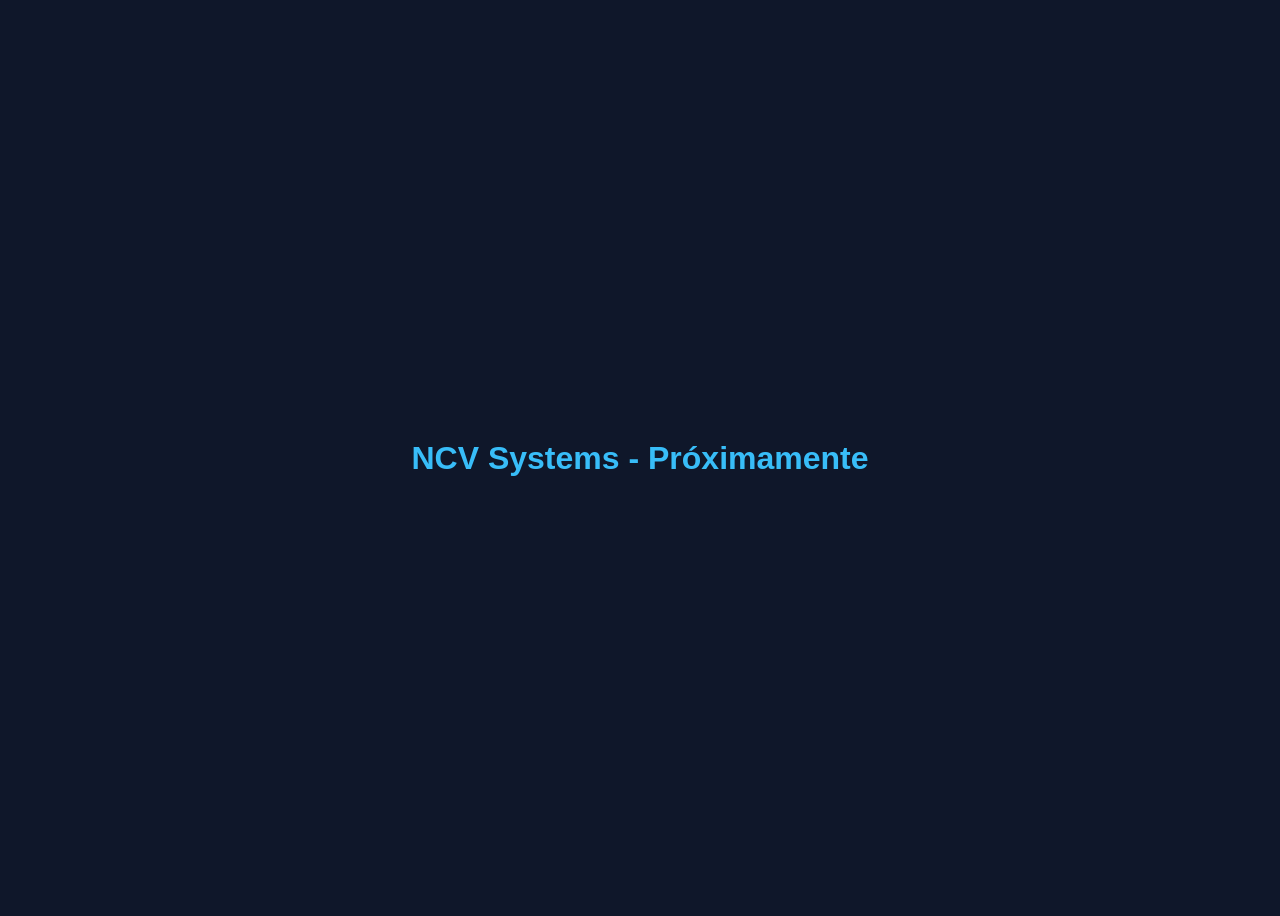
==== index.html @ 2609dc0a "Create index.html" ====
<!DOCTYPE html>
<html lang="es">
<head>
    <meta charset="UTF-8">
    <meta name="viewport" content="width=device-width, initial-scale=1.0">
    <title>NCV Systems</title>
    <style>
        body { font-family: sans-serif; display: flex; justify-content: center; align-items: center; height: 100vh; background: #0f172a; color: #fff; }
        h1 { color: #38bdf8; }
    </style>
</head>
<body>
    <h1>NCV Systems - Próximamente</h1>
</body>
</html>
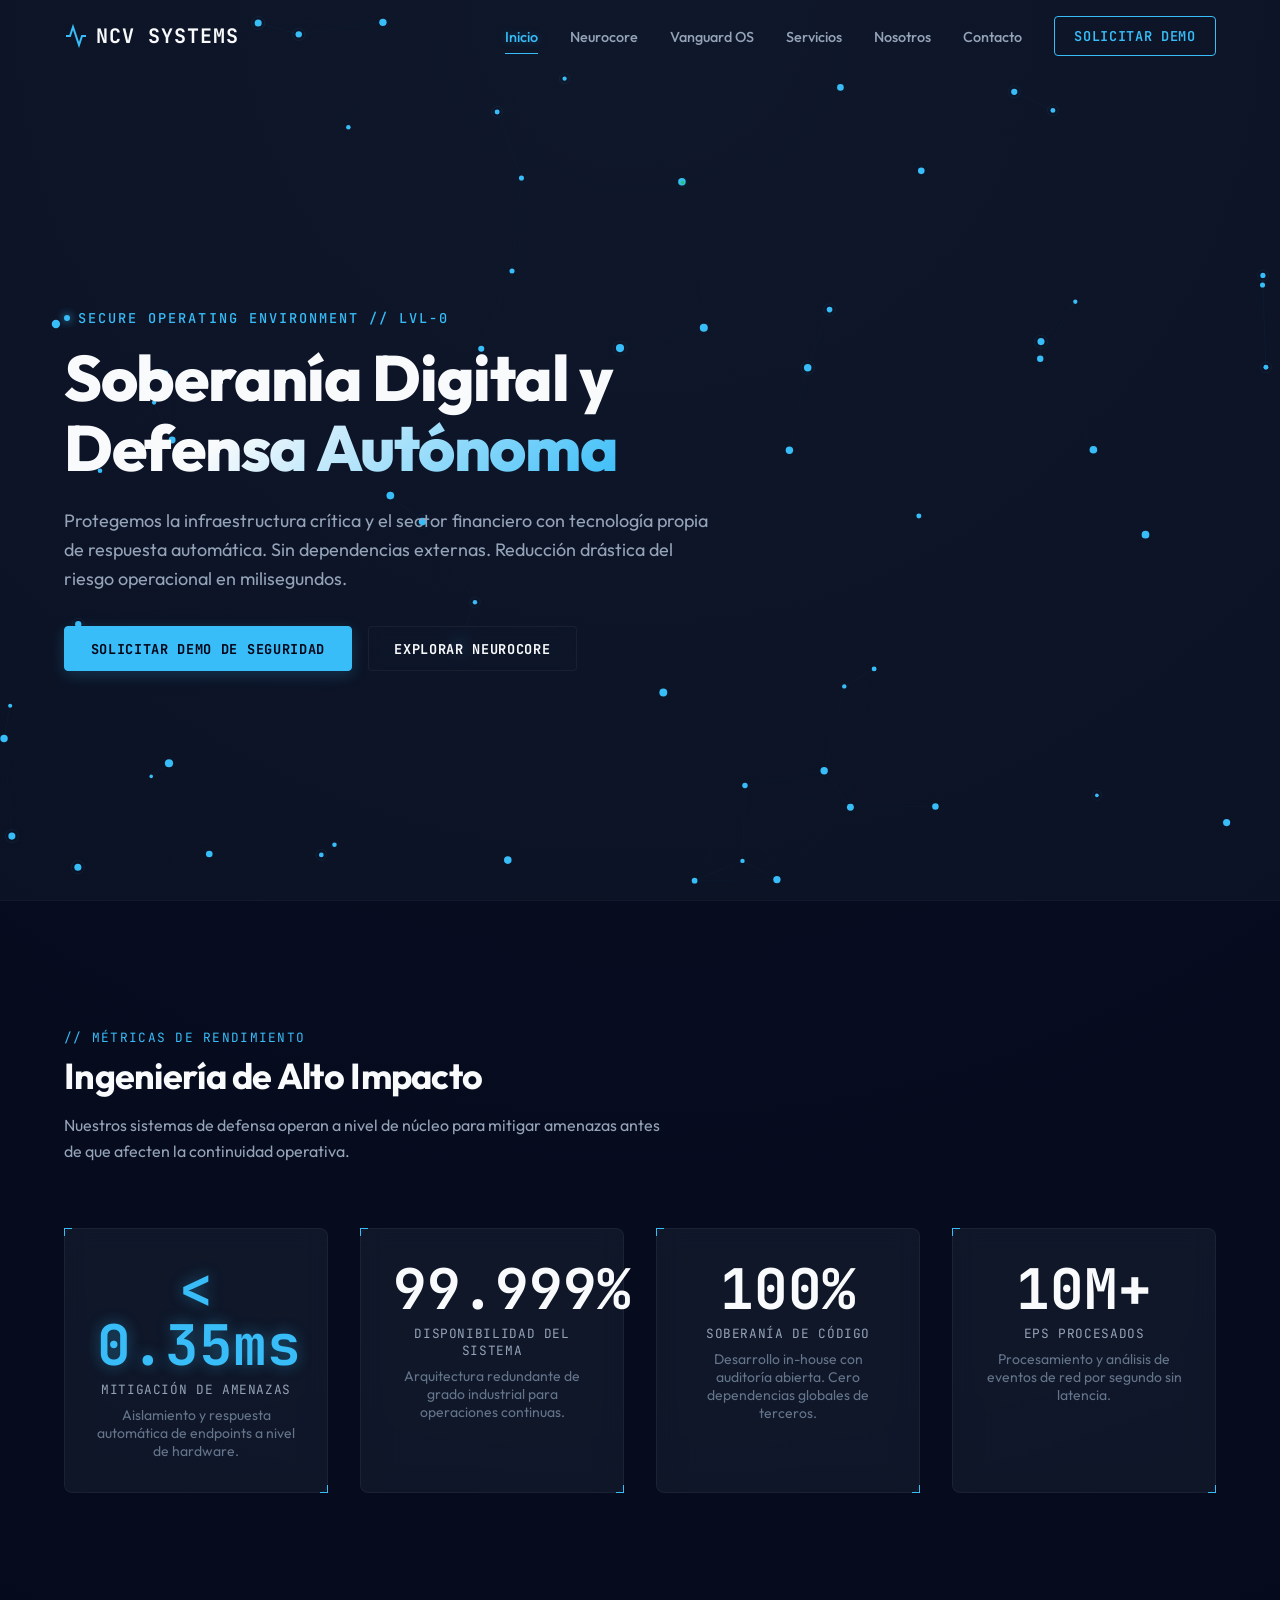
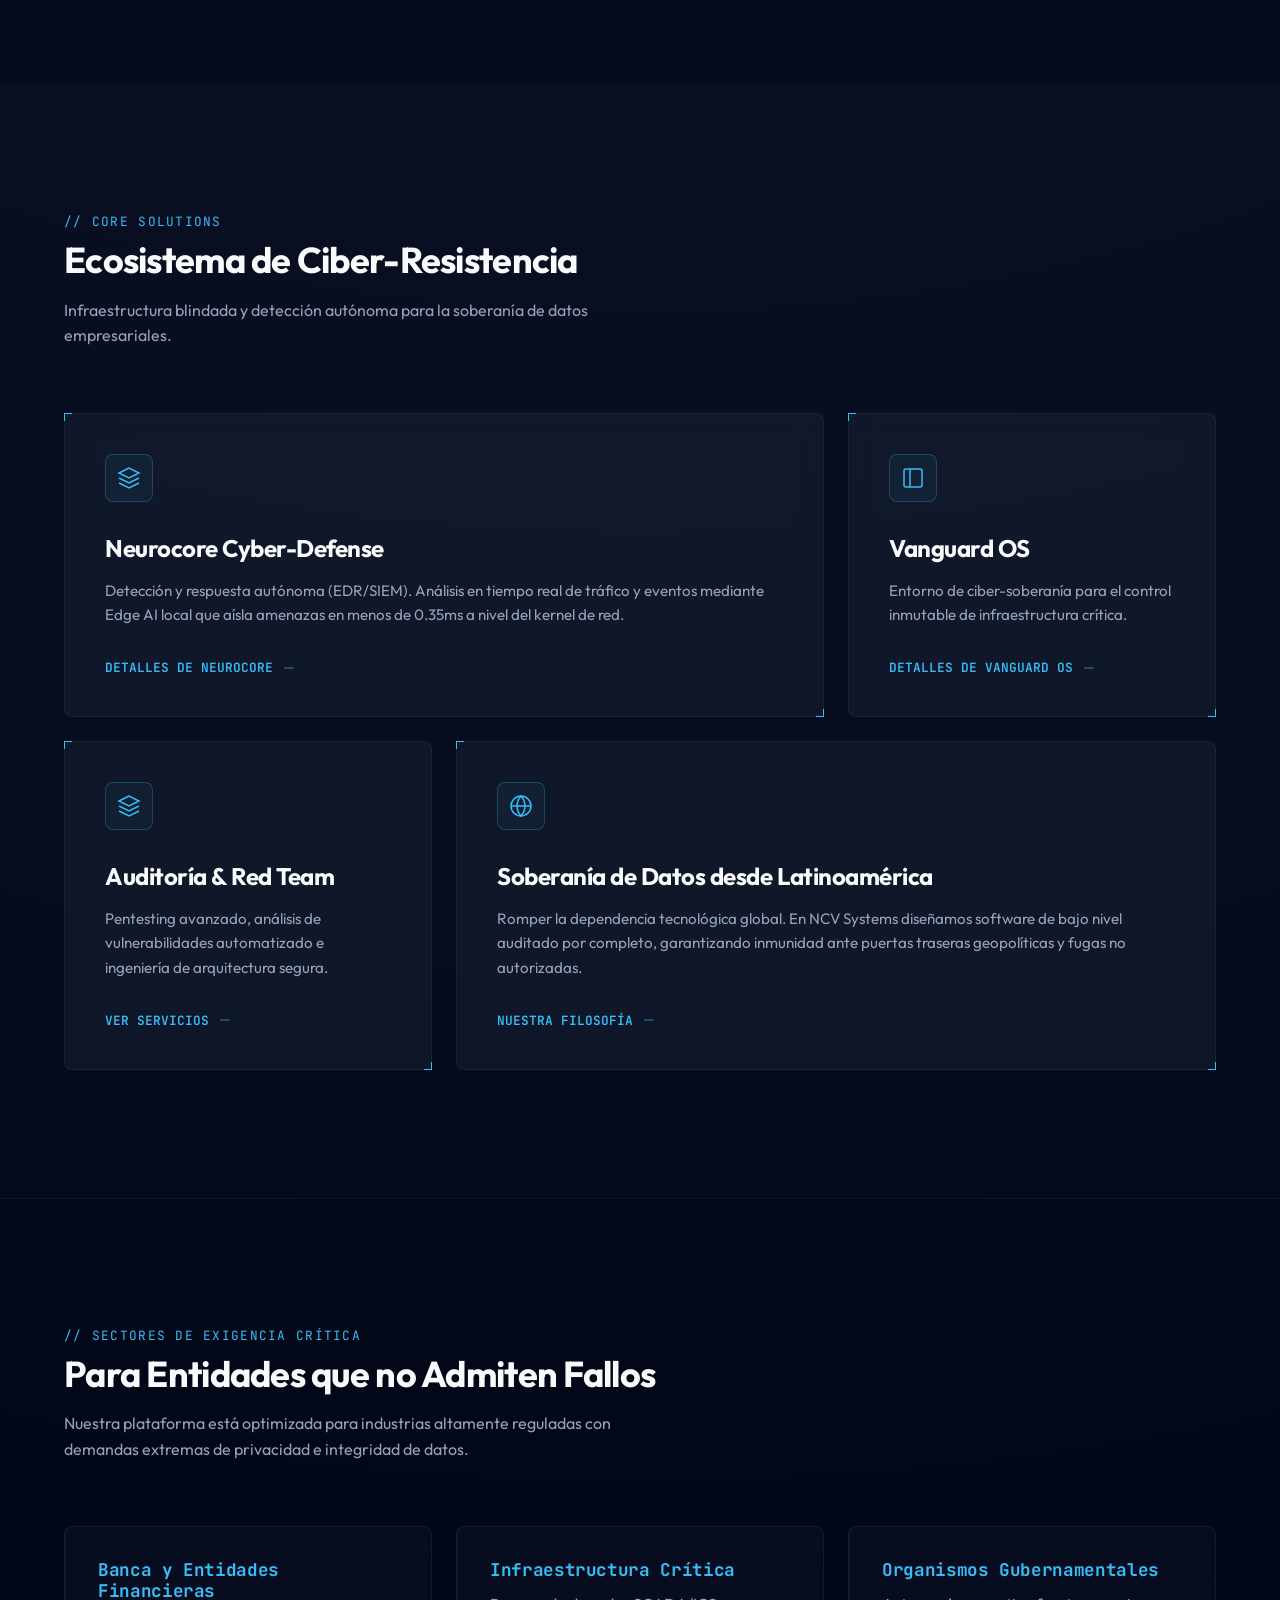
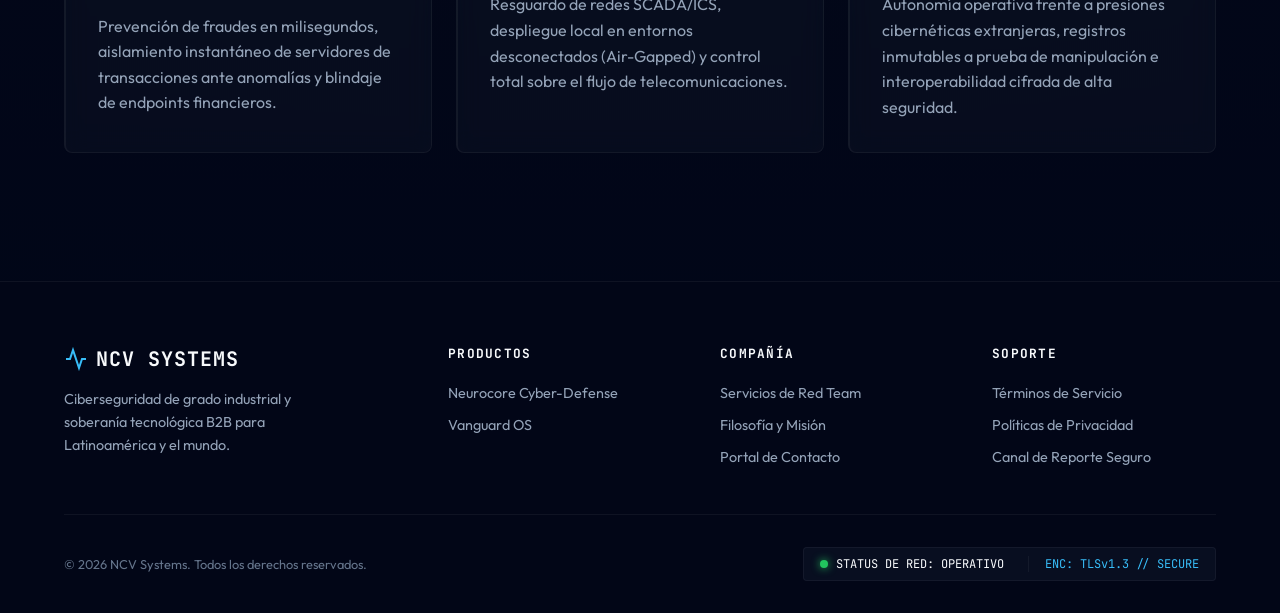
==== commit 67ec9fd5: "Primer commit" ====
--- a/index.html
+++ b/index.html
@@ -1,15 +1,279 @@
 <!DOCTYPE html>
 <html lang="es">
 <head>
-    <meta charset="UTF-8">
-    <meta name="viewport" content="width=device-width, initial-scale=1.0">
-    <title>NCV Systems</title>
-    <style>
-        body { font-family: sans-serif; display: flex; justify-content: center; align-items: center; height: 100vh; background: #0f172a; color: #fff; }
-        h1 { color: #38bdf8; }
-    </style>
+  <meta charset="UTF-8">
+  <meta name="viewport" content="width=device-width, initial-scale=1.0">
+  
+  <!-- SEO Meta Tags -->
+  <title>NCV Systems // Ciberdefensa Autónoma y Soberanía Digital B2B</title>
+  <meta name="description" content="Desarrollamos soluciones soberanas de ciberseguridad para infraestructuras críticas y finanzas. SIEM/EDR autónomo con mitigación en 0.35ms y Vanguard OS.">
+  <meta name="robots" content="index, follow">
+  <link rel="canonical" href="https://ncvsystems.github.io/">
+
+  <!-- Open Graph / Facebook -->
+  <meta property="og:type" content="website">
+  <meta property="og:url" content="https://ncvsystems.github.io/">
+  <meta property="og:title" content="NCV Systems // Ciberdefensa Autónoma B2B">
+  <meta property="og:description" content="Defensa autónoma con IA en local y entornos de soberanía de datos inmutables. Diseñado para banca e infraestructura crítica en Latinoamérica.">
+  <meta property="og:image" content="https://ncvsystems.github.io/assets/ncv-card.png">
+
+  <!-- Twitter -->
+  <meta property="twitter:card" content="summary_large_image">
+  <meta property="twitter:url" content="https://ncvsystems.github.io/">
+  <meta property="twitter:title" content="NCV Systems // Ciberdefensa Autónoma B2B">
+  <meta property="twitter:description" content="Defensa autónoma con IA en local y entornos de soberanía de datos inmutables. Diseñado para banca e infraestructura crítica en Latinoamérica.">
+  <meta property="twitter:image" content="https://ncvsystems.github.io/assets/ncv-card.png">
+
+  <!-- Styles -->
+  <link rel="stylesheet" href="/css/styles.css">
 </head>
 <body>
-    <h1>NCV Systems - Próximamente</h1>
+
+  <!-- GLOBAL NAVIGATION HEADER -->
+  <header class="header-global">
+    <div class="container nav-container">
+      <a href="/" class="logo-link" id="logo">
+        <svg class="logo-icon" viewBox="0 0 24 24">
+          <polyline points="22 12 18 12 15 21 9 3 6 12 2 12"></polyline>
+        </svg>
+        NCV SYSTEMS
+      </a>
+      
+      <button class="menu-toggle" aria-label="Toggle Navigation" aria-expanded="false">&#x2630;</button>
+      
+      <ul class="nav-menu" role="navigation">
+        <li><a href="/" class="nav-link">Inicio</a></li>
+        <li><a href="/neurocore/" class="nav-link">Neurocore</a></li>
+        <li><a href="/vanguard-os/" class="nav-link">Vanguard OS</a></li>
+        <li><a href="/servicios/" class="nav-link">Servicios</a></li>
+        <li><a href="/nosotros/" class="nav-link">Nosotros</a></li>
+        <li><a href="/contacto/" class="nav-link">Contacto</a></li>
+        <li><a href="/contacto/" class="btn-cta">Solicitar Demo</a></li>
+      </ul>
+    </div>
+  </header>
+
+  <main>
+    <!-- HERO SECTION -->
+    <section class="hero-wrapper">
+      <canvas id="heroCanvas" class="hero-canvas"></canvas>
+      <div class="container">
+        <div class="hero-content">
+          <div class="tagline">SECURE OPERATING ENVIRONMENT // LVL-0</div>
+          <h1 class="hero-title">Soberanía Digital y <span>Defensa Autónoma</span></h1>
+          <p class="hero-desc">Protegemos la infraestructura crítica y el sector financiero con tecnología propia de respuesta automática. Sin dependencias externas. Reducción drástica del riesgo operacional en milisegundos.</p>
+          <div class="hero-actions">
+            <a href="/contacto/" class="btn-primary">Solicitar Demo de Seguridad</a>
+            <a href="/neurocore/" class="btn-secondary">Explorar Neurocore</a>
+          </div>
+        </div>
+      </div>
+    </section>
+
+    <!-- PERFORMANCE METRICS SECTION -->
+    <section class="section-padding" style="background: rgba(2, 6, 23, 0.4); border-top: 1px solid var(--border-light);">
+      <div class="container">
+        <div class="section-header">
+          <span class="section-tag">// MÉTRICAS DE RENDIMIENTO</span>
+          <h2 class="section-title">Ingeniería de Alto Impacto</h2>
+          <p>Nuestros sistemas de defensa operan a nivel de núcleo para mitigar amenazas antes de que afecten la continuidad operativa.</p>
+        </div>
+
+        <div class="grid-metrics">
+          <div class="metric-card glass-panel cyber-corners">
+            <div class="metric-value cyan-glow">&lt; 0.35ms</div>
+            <div class="metric-label">Mitigación de Amenazas</div>
+            <div class="metric-desc">Aislamiento y respuesta automática de endpoints a nivel de hardware.</div>
+          </div>
+          <div class="metric-card glass-panel cyber-corners">
+            <div class="metric-value">99.999%</div>
+            <div class="metric-label">Disponibilidad del Sistema</div>
+            <div class="metric-desc">Arquitectura redundante de grado industrial para operaciones continuas.</div>
+          </div>
+          <div class="metric-card glass-panel cyber-corners">
+            <div class="metric-value">100%</div>
+            <div class="metric-label">Soberanía de Código</div>
+            <div class="metric-desc">Desarrollo in-house con auditoría abierta. Cero dependencias globales de terceros.</div>
+          </div>
+          <div class="metric-card glass-panel cyber-corners">
+            <div class="metric-value">10M+</div>
+            <div class="metric-label">EPS Procesados</div>
+            <div class="metric-desc">Procesamiento y análisis de eventos de red por segundo sin latencia.</div>
+          </div>
+        </div>
+      </div>
+    </section>
+
+    <!-- CORE SOLUTIONS (BENTO GRID) -->
+    <section class="section-padding">
+      <div class="container">
+        <div class="section-header">
+          <span class="section-tag">// CORE SOLUTIONS</span>
+          <h2 class="section-title">Ecosistema de Ciber-Resistencia</h2>
+          <p>Infraestructura blindada y detección autónoma para la soberanía de datos empresariales.</p>
+        </div>
+
+        <div class="bento-grid">
+          <!-- Item 1: Neurocore (Wide) -->
+          <div class="bento-item wide glass-panel cyber-corners">
+            <div>
+              <div class="bento-icon">
+                <svg viewBox="0 0 24 24" fill="none" stroke="currentColor">
+                  <path d="M12 2L2 7l10 5 10-5-10-5zM2 17l10 5 10-5M2 12l10 5 10-5"/>
+                </svg>
+              </div>
+              <h3 class="bento-title">Neurocore Cyber-Defense</h3>
+              <p class="bento-desc">Detección y respuesta autónoma (EDR/SIEM). Análisis en tiempo real de tráfico y eventos mediante Edge AI local que aísla amenazas en menos de 0.35ms a nivel del kernel de red.</p>
+            </div>
+            <a href="/neurocore/" class="bento-link">
+              Detalles de Neurocore 
+              <svg viewBox="0 0 24 24" fill="none" stroke="currentColor"><line x1="5" y1="12" x2="19" y2="12"></polyline><polyline points="12 5 19 12 12 19"></polyline></svg>
+            </a>
+          </div>
+
+          <!-- Item 2: Vanguard OS (Narrow) -->
+          <div class="bento-item narrow glass-panel cyber-corners">
+            <div>
+              <div class="bento-icon">
+                <svg viewBox="0 0 24 24" fill="none" stroke="currentColor">
+                  <rect x="3" y="3" width="18" height="18" rx="2" ry="2"></rect>
+                  <line x1="9" y1="3" x2="9" y2="21"></line>
+                </svg>
+              </div>
+              <h3 class="bento-title">Vanguard OS</h3>
+              <p class="bento-desc">Entorno de ciber-soberanía para el control inmutable de infraestructura crítica.</p>
+            </div>
+            <a href="/vanguard-os/" class="bento-link">
+              Detalles de Vanguard OS
+              <svg viewBox="0 0 24 24" fill="none" stroke="currentColor"><line x1="5" y1="12" x2="19" y2="12"></polyline><polyline points="12 5 19 12 12 19"></polyline></svg>
+            </a>
+          </div>
+
+          <!-- Item 3: Servicios (Narrow) -->
+          <div class="bento-item narrow glass-panel cyber-corners">
+            <div>
+              <div class="bento-icon">
+                <svg viewBox="0 0 24 24" fill="none" stroke="currentColor">
+                  <polygon points="12 2 2 7 12 12 22 7 12 2"></polygon>
+                  <polyline points="2 17 12 22 22 17"></polyline>
+                  <polyline points="2 12 12 17 22 12"></polyline>
+                </svg>
+              </div>
+              <h3 class="bento-title">Auditoría &amp; Red Team</h3>
+              <p class="bento-desc">Pentesting avanzado, análisis de vulnerabilidades automatizado e ingeniería de arquitectura segura.</p>
+            </div>
+            <a href="/servicios/" class="bento-link">
+              Ver Servicios
+              <svg viewBox="0 0 24 24" fill="none" stroke="currentColor"><line x1="5" y1="12" x2="19" y2="12"></polyline><polyline points="12 5 19 12 12 19"></polyline></svg>
+            </a>
+          </div>
+
+          <!-- Item 4: Nosotros (Wide) -->
+          <div class="bento-item wide glass-panel cyber-corners">
+            <div>
+              <div class="bento-icon">
+                <svg viewBox="0 0 24 24" fill="none" stroke="currentColor">
+                  <circle cx="12" cy="12" r="10"></circle>
+                  <line x1="2" y1="12" x2="22" y2="12"></line>
+                  <path d="M12 2a15.3 15.3 0 0 1 4 10 15.3 15.3 0 0 1-4 10 15.3 15.3 0 0 1-4-10 15.3 15.3 0 0 1 4-10z"></path>
+                </svg>
+              </div>
+              <h3 class="bento-title">Soberanía de Datos desde Latinoamérica</h3>
+              <p class="bento-desc">Romper la dependencia tecnológica global. En NCV Systems diseñamos software de bajo nivel auditado por completo, garantizando inmunidad ante puertas traseras geopolíticas y fugas no autorizadas.</p>
+            </div>
+            <a href="/nosotros/" class="bento-link">
+              Nuestra Filosofía
+              <svg viewBox="0 0 24 24" fill="none" stroke="currentColor"><line x1="5" y1="12" x2="19" y2="12"></polyline><polyline points="12 5 19 12 12 19"></polyline></svg>
+            </a>
+          </div>
+        </div>
+      </div>
+    </section>
+
+    <!-- CLIENT TARGET SECTION -->
+    <section class="section-padding" style="background: rgba(2, 6, 23, 0.4); border-top: 1px solid var(--border-light);">
+      <div class="container">
+        <div class="section-header">
+          <span class="section-tag">// SECTORES DE EXIGENCIA CRÍTICA</span>
+          <h2 class="section-title">Para Entidades que no Admiten Fallos</h2>
+          <p>Nuestra plataforma está optimizada para industrias altamente reguladas con demandas extremas de privacidad e integridad de datos.</p>
+        </div>
+
+        <div class="target-sectors">
+          <div class="sector-card glass-panel">
+            <h3 class="sector-name">Banca y Entidades Financieras</h3>
+            <p>Prevención de fraudes en milisegundos, aislamiento instantáneo de servidores de transacciones ante anomalías y blindaje de endpoints financieros.</p>
+          </div>
+          <div class="sector-card glass-panel">
+            <h3 class="sector-name">Infraestructura Crítica</h3>
+            <p>Resguardo de redes SCADA/ICS, despliegue local en entornos desconectados (Air-Gapped) y control total sobre el flujo de telecomunicaciones.</p>
+          </div>
+          <div class="sector-card glass-panel">
+            <h3 class="sector-name">Organismos Gubernamentales</h3>
+            <p>Autonomía operativa frente a presiones cibernéticas extranjeras, registros inmutables a prueba de manipulación e interoperabilidad cifrada de alta seguridad.</p>
+          </div>
+        </div>
+      </div>
+    </section>
+  </main>
+
+  <!-- GLOBAL FOOTER -->
+  <footer class="footer-global">
+    <div class="container">
+      <div class="footer-top">
+        <div class="footer-brand">
+          <a href="/" class="logo-link">
+            <svg class="logo-icon" viewBox="0 0 24 24">
+              <polyline points="22 12 18 12 15 21 9 3 6 12 2 12"></polyline>
+            </svg>
+            NCV SYSTEMS
+          </a>
+          <p class="footer-desc">Ciberseguridad de grado industrial y soberanía tecnológica B2B para Latinoamérica y el mundo.</p>
+        </div>
+        
+        <div>
+          <h4 class="footer-title">Productos</h4>
+          <ul class="footer-links">
+            <li><a href="/neurocore/" class="footer-link">Neurocore Cyber-Defense</a></li>
+            <li><a href="/vanguard-os/" class="footer-link">Vanguard OS</a></li>
+          </ul>
+        </div>
+        
+        <div>
+          <h4 class="footer-title">Compañía</h4>
+          <ul class="footer-links">
+            <li><a href="/servicios/" class="footer-link">Servicios de Red Team</a></li>
+            <li><a href="/nosotros/" class="footer-link">Filosofía y Misión</a></li>
+            <li><a href="/contacto/" class="footer-link">Portal de Contacto</a></li>
+          </ul>
+        </div>
+
+        <div>
+          <h4 class="footer-title">Soporte</h4>
+          <ul class="footer-links">
+            <li><a href="#" class="footer-link">Términos de Servicio</a></li>
+            <li><a href="#" class="footer-link">Políticas de Privacidad</a></li>
+            <li><a href="/contacto/" class="footer-link">Canal de Reporte Seguro</a></li>
+          </ul>
+        </div>
+      </div>
+
+      <div class="footer-bottom">
+        <span class="copyright">&copy; 2026 NCV Systems. Todos los derechos reservados.</span>
+        
+        <div class="status-widget">
+          <div class="status-indicator">
+            <span class="status-dot pulse"></span>
+            <span>STATUS DE RED: OPERATIVO</span>
+          </div>
+          <span class="enc-badge">ENC: TLSv1.3 // SECURE</span>
+        </div>
+      </div>
+    </div>
+  </footer>
+
+  <!-- Scripts -->
+  <script src="/js/app.js"></script>
+  <script src="/js/canvas-bg.js"></script>
 </body>
 </html>
--- a/css/styles.css
+++ b/css/styles.css
@@ -0,0 +1,1123 @@
+@import url('https://fonts.googleapis.com/css2?family=JetBrains+Mono:wght@300;400;500;700&family=Outfit:wght@300;400;500;600;700;800&display=swap');
+
+/* --- DESIGN SYSTEM TOKENS --- */
+:root {
+  --bg-primary: #0f172a;        /* Deep Slate */
+  --bg-secondary: #020617;      /* Near Black */
+  --bg-card: rgba(30, 41, 59, 0.4); /* Glassmorphic Slate */
+  
+  --accent-cyan: #38bdf8;       /* Cyber Blue */
+  --accent-cyan-glow: rgba(56, 189, 248, 0.15);
+  --accent-green: #22c55e;      /* Neon Green */
+  --accent-green-glow: rgba(34, 197, 94, 0.2);
+  --accent-orange: #f97316;     /* Warning Orange */
+  --accent-orange-glow: rgba(249, 115, 22, 0.2);
+  --accent-red: #ef4444;        /* Critical Red */
+  --accent-red-glow: rgba(239, 68, 68, 0.2);
+  
+  --text-primary: #f8fafc;      /* Off-white */
+  --text-secondary: #94a3b8;    /* Muted Slate */
+  --text-muted: #64748b;        /* Tech Gray */
+  
+  --border-cyan: rgba(56, 189, 248, 0.25);
+  --border-dark: rgba(30, 41, 59, 0.8);
+  --border-light: rgba(255, 255, 255, 0.05);
+
+  --font-sans: 'Outfit', -apple-system, BlinkMacSystemFont, "Segoe UI", Roboto, sans-serif;
+  --font-mono: 'JetBrains Mono', monospace;
+  
+  --transition-fast: 0.2s cubic-bezier(0.16, 1, 0.3, 1);
+  --transition-normal: 0.4s cubic-bezier(0.16, 1, 0.3, 1);
+}
+
+/* --- RESET & GLOBAL STYLES --- */
+*, *::before, *::after {
+  box-sizing: border-box;
+  margin: 0;
+  padding: 0;
+}
+
+html {
+  scroll-behavior: smooth;
+  font-size: 16px;
+  background-color: var(--bg-primary);
+  color: var(--text-primary);
+  font-family: var(--font-sans);
+  -webkit-font-smoothing: antialiased;
+}
+
+body {
+  min-height: 100vh;
+  position: relative;
+  overflow-x: hidden;
+  background: radial-gradient(circle at 50% 0%, rgba(15, 23, 42, 1) 0%, rgba(2, 6, 23, 1) 100%);
+}
+
+/* Subtle tech grid background overlay */
+body::before {
+  content: "";
+  position: fixed;
+  inset: 0;
+  background-image: 
+    linear-gradient(rgba(255, 255, 255, 0.005) 1px, transparent 1px),
+    linear-gradient(90deg, rgba(255, 255, 255, 0.005) 1px, transparent 1px);
+  background-size: 40px 40px;
+  pointer-events: none;
+  z-index: 0;
+}
+
+/* Modern Cyber Scrollbar */
+::-webkit-scrollbar {
+  width: 8px;
+  height: 8px;
+}
+::-webkit-scrollbar-track {
+  background: var(--bg-secondary);
+}
+::-webkit-scrollbar-thumb {
+  background: var(--border-cyan);
+  border-radius: 4px;
+}
+::-webkit-scrollbar-thumb:hover {
+  background: var(--accent-cyan);
+}
+
+/* --- TYPOGRAPHY --- */
+h1, h2, h3, h4, h5, h6 {
+  font-family: var(--font-sans);
+  font-weight: 700;
+  letter-spacing: -0.02em;
+  line-height: 1.2;
+}
+
+.font-tech {
+  font-family: var(--font-mono);
+  letter-spacing: 0.05em;
+  text-transform: uppercase;
+}
+
+a {
+  color: inherit;
+  text-decoration: none;
+  transition: var(--transition-fast);
+}
+
+p {
+  color: var(--text-secondary);
+  line-height: 1.6;
+}
+
+/* --- STRUCTURE LAYOUT --- */
+.container {
+  width: 100%;
+  max-width: 1200px;
+  margin: 0 auto;
+  padding: 0 1.5rem;
+  z-index: 10;
+  position: relative;
+}
+
+/* --- GLASSMORPHISM & TECH PANELS --- */
+.glass-panel {
+  background: var(--bg-card);
+  backdrop-filter: blur(12px);
+  -webkit-backdrop-filter: blur(12px);
+  border: 1px solid var(--border-light);
+  border-radius: 8px;
+  transition: border-color var(--transition-normal), box-shadow var(--transition-normal);
+}
+
+.glass-panel:hover {
+  border-color: var(--border-cyan);
+  box-shadow: 0 10px 30px -10px rgba(2, 6, 23, 0.8), 0 0 15px var(--accent-cyan-glow);
+}
+
+.cyber-panel {
+  position: relative;
+  background: rgba(2, 6, 23, 0.7);
+  border-left: 3px solid var(--accent-cyan);
+  border-top: 1px solid var(--border-light);
+  border-right: 1px solid var(--border-light);
+  border-bottom: 1px solid var(--border-light);
+  padding: 1.5rem;
+  border-radius: 0 8px 8px 0;
+}
+
+/* Cyber corner decorations */
+.cyber-corners {
+  position: relative;
+}
+.cyber-corners::before, .cyber-corners::after {
+  content: "";
+  position: absolute;
+  width: 8px;
+  height: 8px;
+  border-color: var(--accent-cyan);
+  border-style: solid;
+  pointer-events: none;
+}
+.cyber-corners::before {
+  top: -1px;
+  left: -1px;
+  border-width: 1px 0 0 1px;
+}
+.cyber-corners::after {
+  bottom: -1px;
+  right: -1px;
+  border-width: 0 1px 1px 0;
+}
+
+/* --- NAVIGATION BAR --- */
+.header-global {
+  position: fixed;
+  top: 0;
+  left: 0;
+  width: 100%;
+  z-index: 100;
+  transition: background-color var(--transition-fast), border-color var(--transition-fast);
+  border-bottom: 1px solid transparent;
+}
+
+.header-global.scrolled {
+  background-color: rgba(15, 23, 42, 0.75);
+  backdrop-filter: blur(16px);
+  -webkit-backdrop-filter: blur(16px);
+  border-color: var(--border-light);
+  box-shadow: 0 4px 30px rgba(0, 0, 0, 0.3);
+}
+
+.nav-container {
+  display: flex;
+  justify-content: space-between;
+  align-items: center;
+  height: 4.5rem;
+}
+
+.logo-link {
+  display: flex;
+  align-items: center;
+  gap: 0.5rem;
+  font-family: var(--font-mono);
+  font-weight: 700;
+  font-size: 1.25rem;
+  letter-spacing: 0.05em;
+  color: var(--text-primary);
+}
+
+.logo-icon {
+  width: 24px;
+  height: 24px;
+  stroke: var(--accent-cyan);
+  stroke-width: 2;
+  fill: none;
+  animation: logoPulse 4s infinite alternate;
+}
+
+.nav-menu {
+  display: flex;
+  align-items: center;
+  gap: 2rem;
+  list-style: none;
+}
+
+.nav-link {
+  font-size: 0.9rem;
+  font-weight: 500;
+  color: var(--text-secondary);
+  position: relative;
+  padding: 0.5rem 0;
+}
+
+.nav-link::after {
+  content: "";
+  position: absolute;
+  bottom: 0;
+  left: 0;
+  width: 0;
+  height: 1px;
+  background: var(--accent-cyan);
+  transition: width var(--transition-fast);
+}
+
+.nav-link:hover, .nav-link.active {
+  color: var(--accent-cyan);
+  text-shadow: 0 0 8px rgba(56, 189, 248, 0.3);
+}
+
+.nav-link:hover::after, .nav-link.active::after {
+  width: 100%;
+}
+
+.btn-cta {
+  display: inline-flex;
+  align-items: center;
+  justify-content: center;
+  background: transparent;
+  color: var(--accent-cyan);
+  border: 1px solid var(--accent-cyan);
+  padding: 0.6rem 1.2rem;
+  border-radius: 4px;
+  font-family: var(--font-mono);
+  font-size: 0.85rem;
+  font-weight: 600;
+  text-transform: uppercase;
+  letter-spacing: 0.05em;
+  cursor: pointer;
+  position: relative;
+  overflow: hidden;
+  transition: all var(--transition-fast);
+}
+
+.btn-cta::before {
+  content: "";
+  position: absolute;
+  top: 0;
+  left: -100%;
+  width: 100%;
+  height: 100%;
+  background: linear-gradient(90deg, transparent, rgba(56, 189, 248, 0.2), transparent);
+  transition: 0.5s;
+}
+
+.btn-cta:hover {
+  background: var(--accent-cyan-glow);
+  box-shadow: 0 0 15px rgba(56, 189, 248, 0.3);
+  text-shadow: 0 0 4px var(--accent-cyan);
+}
+
+.btn-cta:hover::before {
+  left: 100%;
+}
+
+/* Mobile hamburger menu */
+.menu-toggle {
+  display: none;
+  background: none;
+  border: none;
+  color: var(--text-primary);
+  font-size: 1.5rem;
+  cursor: pointer;
+  z-index: 110;
+}
+
+/* --- HERO SECTION --- */
+.hero-wrapper {
+  position: relative;
+  min-height: 100vh;
+  display: flex;
+  align-items: center;
+  padding-top: 5rem;
+  overflow: hidden;
+}
+
+.hero-canvas {
+  position: absolute;
+  inset: 0;
+  width: 100%;
+  height: 100%;
+  z-index: 1;
+  pointer-events: all;
+}
+
+.hero-content {
+  position: relative;
+  z-index: 2;
+  max-width: 650px;
+  pointer-events: none; /* Let clicks pass through to interactive canvas underneath */
+}
+
+.hero-content * {
+  pointer-events: auto; /* Re-enable pointer events for headings, buttons */
+}
+
+.tagline {
+  color: var(--accent-cyan);
+  font-family: var(--font-mono);
+  font-weight: 500;
+  font-size: 0.85rem;
+  letter-spacing: 0.15em;
+  margin-bottom: 1rem;
+  display: flex;
+  align-items: center;
+  gap: 0.5rem;
+}
+
+.tagline::before {
+  content: "";
+  display: inline-block;
+  width: 6px;
+  height: 6px;
+  background: var(--accent-cyan);
+  border-radius: 50%;
+  box-shadow: 0 0 8px var(--accent-cyan);
+}
+
+.hero-title {
+  font-size: clamp(2.5rem, 6vw, 4rem);
+  font-weight: 800;
+  line-height: 1.1;
+  margin-bottom: 1.5rem;
+}
+
+.hero-title span {
+  background: linear-gradient(135deg, var(--text-primary) 30%, var(--accent-cyan) 100%);
+  -webkit-background-clip: text;
+  -webkit-text-fill-color: transparent;
+}
+
+.hero-desc {
+  font-size: 1.125rem;
+  margin-bottom: 2rem;
+  color: var(--text-secondary);
+}
+
+.hero-actions {
+  display: flex;
+  gap: 1rem;
+  flex-wrap: wrap;
+}
+
+.btn-primary {
+  background: var(--accent-cyan);
+  color: var(--bg-secondary);
+  border: 1px solid var(--accent-cyan);
+  padding: 0.8rem 1.6rem;
+  border-radius: 4px;
+  font-family: var(--font-mono);
+  font-size: 0.85rem;
+  font-weight: 700;
+  text-transform: uppercase;
+  letter-spacing: 0.05em;
+  box-shadow: 0 4px 15px rgba(56, 189, 248, 0.2);
+}
+
+.btn-primary:hover {
+  background: transparent;
+  color: var(--accent-cyan);
+  box-shadow: 0 0 20px rgba(56, 189, 248, 0.4);
+  text-shadow: 0 0 5px rgba(56, 189, 248, 0.3);
+}
+
+.btn-secondary {
+  background: rgba(15, 23, 42, 0.5);
+  color: var(--text-primary);
+  border: 1px solid var(--border-light);
+  padding: 0.8rem 1.6rem;
+  border-radius: 4px;
+  font-family: var(--font-mono);
+  font-size: 0.85rem;
+  font-weight: 700;
+  text-transform: uppercase;
+  letter-spacing: 0.05em;
+  backdrop-filter: blur(8px);
+}
+
+.btn-secondary:hover {
+  border-color: var(--accent-cyan);
+  background: rgba(30, 41, 59, 0.3);
+  color: var(--accent-cyan);
+}
+
+/* --- METRIC SECTIONS --- */
+.section-padding {
+  padding: 8rem 0;
+  position: relative;
+}
+
+.section-header {
+  margin-bottom: 4rem;
+  max-width: 600px;
+}
+
+.section-tag {
+  color: var(--accent-cyan);
+  font-family: var(--font-mono);
+  font-size: 0.8rem;
+  letter-spacing: 0.1em;
+  text-transform: uppercase;
+  margin-bottom: 0.5rem;
+  display: block;
+}
+
+.section-title {
+  font-size: 2.25rem;
+  font-weight: 700;
+  margin-bottom: 1rem;
+}
+
+.grid-metrics {
+  display: grid;
+  grid-template-columns: repeat(auto-fit, minmax(220px, 1fr));
+  gap: 2rem;
+  margin-bottom: 4rem;
+}
+
+.metric-card {
+  padding: 2rem;
+  text-align: center;
+  border-radius: 8px;
+}
+
+.metric-value {
+  font-family: var(--font-mono);
+  font-size: 3.5rem;
+  font-weight: 700;
+  color: var(--text-primary);
+  line-height: 1;
+  margin-bottom: 0.5rem;
+}
+
+.metric-value.cyan-glow {
+  color: var(--accent-cyan);
+  text-shadow: 0 0 15px rgba(56, 189, 248, 0.4);
+}
+
+.metric-label {
+  font-family: var(--font-mono);
+  font-size: 0.8rem;
+  text-transform: uppercase;
+  color: var(--text-secondary);
+  letter-spacing: 0.05em;
+}
+
+.metric-desc {
+  font-size: 0.875rem;
+  color: var(--text-muted);
+  margin-top: 0.5rem;
+}
+
+/* --- BENTO GRID SOLUTIONS --- */
+.bento-grid {
+  display: grid;
+  grid-template-columns: repeat(12, 1fr);
+  gap: 1.5rem;
+}
+
+.bento-item {
+  grid-column: span 6;
+  padding: 2.5rem;
+  display: flex;
+  flex-direction: column;
+  justify-content: space-between;
+}
+
+.bento-item.wide {
+  grid-column: span 8;
+}
+
+.bento-item.narrow {
+  grid-column: span 4;
+}
+
+.bento-item.full {
+  grid-column: span 12;
+}
+
+.bento-icon {
+  width: 48px;
+  height: 48px;
+  border-radius: 8px;
+  background: rgba(56, 189, 248, 0.05);
+  border: 1px solid var(--border-cyan);
+  display: flex;
+  align-items: center;
+  justify-content: center;
+  color: var(--accent-cyan);
+  margin-bottom: 2rem;
+}
+
+.bento-icon svg {
+  width: 24px;
+  height: 24px;
+  stroke-width: 1.5;
+}
+
+.bento-title {
+  font-size: 1.5rem;
+  margin-bottom: 1rem;
+}
+
+.bento-desc {
+  margin-bottom: 2rem;
+  font-size: 0.95rem;
+}
+
+.bento-link {
+  font-family: var(--font-mono);
+  font-size: 0.8rem;
+  text-transform: uppercase;
+  color: var(--accent-cyan);
+  display: inline-flex;
+  align-items: center;
+  gap: 0.5rem;
+  font-weight: 600;
+  align-self: flex-start;
+  margin-top: auto;
+}
+
+.bento-link svg {
+  width: 16px;
+  height: 16px;
+  transition: transform var(--transition-fast);
+}
+
+.bento-link:hover svg {
+  transform: translateX(4px);
+}
+
+/* --- target clients --- */
+.target-sectors {
+  display: grid;
+  grid-template-columns: repeat(auto-fit, minmax(250px, 1fr));
+  gap: 1.5rem;
+  margin-top: 3rem;
+}
+
+.sector-card {
+  padding: 2rem;
+  border-radius: 8px;
+  border-left: 2px solid var(--border-light);
+  background: rgba(30, 41, 59, 0.2);
+}
+
+.sector-card:hover {
+  border-left-color: var(--accent-cyan);
+  background: rgba(30, 41, 59, 0.3);
+}
+
+.sector-name {
+  font-family: var(--font-mono);
+  font-size: 1.1rem;
+  color: var(--accent-cyan);
+  margin-bottom: 0.75rem;
+}
+
+/* --- PAGES: SPECIFIC LAYOUTS --- */
+.subpage-hero {
+  padding-top: 10rem;
+  padding-bottom: 4rem;
+  position: relative;
+  background: linear-gradient(180deg, rgba(2, 6, 23, 0.9) 0%, rgba(15, 23, 42, 0.3) 100%);
+  border-bottom: 1px solid var(--border-light);
+}
+
+.tech-details {
+  display: grid;
+  grid-template-columns: repeat(auto-fit, minmax(300px, 1fr));
+  gap: 2.5rem;
+  margin-top: 4rem;
+}
+
+.tech-card {
+  padding: 2.5rem;
+}
+
+.tech-tag {
+  font-family: var(--font-mono);
+  color: var(--accent-cyan);
+  font-size: 0.75rem;
+  margin-bottom: 1rem;
+  display: block;
+}
+
+/* Stopwatch Widget for Mitigación */
+.stopwatch-widget {
+  display: flex;
+  flex-direction: column;
+  align-items: center;
+  justify-content: center;
+  padding: 3rem;
+  text-align: center;
+  position: relative;
+  overflow: hidden;
+}
+
+.stopwatch-ring {
+  position: relative;
+  width: 200px;
+  height: 200px;
+  border-radius: 50%;
+  border: 2px dashed var(--border-cyan);
+  display: flex;
+  align-items: center;
+  justify-content: center;
+  animation: rotateClockwise 20s linear infinite;
+  margin-bottom: 1.5rem;
+}
+
+.stopwatch-ring::before {
+  content: "";
+  position: absolute;
+  width: 180px;
+  height: 180px;
+  border-radius: 50%;
+  border: 1px solid rgba(56, 189, 248, 0.05);
+}
+
+.stopwatch-inner {
+  position: absolute;
+  font-family: var(--font-mono);
+  font-weight: 700;
+  display: flex;
+  flex-direction: column;
+  align-items: center;
+}
+
+.stopwatch-number {
+  font-size: 2.5rem;
+  color: var(--accent-cyan);
+  text-shadow: 0 0 15px rgba(56, 189, 248, 0.4);
+}
+
+.stopwatch-unit {
+  font-size: 0.8rem;
+  color: var(--text-muted);
+  text-transform: uppercase;
+}
+
+.btn-trigger-sim {
+  margin-top: 1rem;
+}
+
+/* Tab components for Vanguard OS */
+.tab-container {
+  margin-top: 4rem;
+}
+
+.tab-headers {
+  display: flex;
+  border-bottom: 1px solid var(--border-light);
+  gap: 1rem;
+  overflow-x: auto;
+  scrollbar-width: none;
+}
+
+.tab-headers::-webkit-scrollbar {
+  display: none;
+}
+
+.tab-btn {
+  background: none;
+  border: none;
+  color: var(--text-secondary);
+  font-family: var(--font-mono);
+  font-size: 0.9rem;
+  padding: 1rem 1.5rem;
+  cursor: pointer;
+  position: relative;
+  white-space: nowrap;
+}
+
+.tab-btn::after {
+  content: "";
+  position: absolute;
+  bottom: -1px;
+  left: 0;
+  width: 0;
+  height: 2px;
+  background: var(--accent-cyan);
+  transition: width var(--transition-fast);
+}
+
+.tab-btn.active {
+  color: var(--accent-cyan);
+}
+
+.tab-btn.active::after {
+  width: 100%;
+}
+
+.tab-panels {
+  margin-top: 2rem;
+}
+
+.tab-panel {
+  display: none;
+  animation: fadeIn 0.4s ease-out;
+}
+
+.tab-panel.active {
+  display: block;
+}
+
+.tab-content-grid {
+  display: grid;
+  grid-template-columns: 1fr 1fr;
+  gap: 3rem;
+  align-items: center;
+}
+
+@media (max-width: 768px) {
+  .tab-content-grid {
+    grid-template-columns: 1fr;
+    gap: 1.5rem;
+  }
+}
+
+/* Console Simulation widget */
+.console-box {
+  background: #020617;
+  border: 1px solid var(--border-light);
+  border-radius: 6px;
+  font-family: var(--font-mono);
+  font-size: 0.85rem;
+  overflow: hidden;
+  box-shadow: 0 10px 40px rgba(0,0,0,0.5);
+}
+
+.console-header {
+  background: #0f172a;
+  padding: 0.5rem 1rem;
+  display: flex;
+  justify-content: space-between;
+  align-items: center;
+  border-bottom: 1px solid var(--border-light);
+}
+
+.console-dots {
+  display: flex;
+  gap: 0.35rem;
+}
+
+.console-dot {
+  width: 10px;
+  height: 10px;
+  border-radius: 50%;
+  background: #334155;
+}
+
+.console-title {
+  color: var(--text-muted);
+  font-size: 0.75rem;
+}
+
+.console-body {
+  padding: 1.25rem;
+  height: 250px;
+  overflow-y: auto;
+  color: #38bdf8;
+  display: flex;
+  flex-direction: column;
+  gap: 0.5rem;
+}
+
+.console-line {
+  line-height: 1.4;
+  word-break: break-all;
+}
+
+.console-line.success {
+  color: var(--accent-green);
+}
+
+.console-line.warning {
+  color: var(--accent-orange);
+}
+
+.console-line.input::before {
+  content: "> ";
+  color: var(--text-muted);
+}
+
+/* --- CONTACT FORM --- */
+.contact-grid {
+  display: grid;
+  grid-template-columns: 1.2fr 1fr;
+  gap: 4rem;
+  align-items: start;
+}
+
+@media (max-width: 992px) {
+  .contact-grid {
+    grid-template-columns: 1fr;
+    gap: 3rem;
+  }
+}
+
+.secure-form {
+  display: flex;
+  flex-direction: column;
+  gap: 1.5rem;
+}
+
+.form-group {
+  display: flex;
+  flex-direction: column;
+  gap: 0.5rem;
+}
+
+.form-label {
+  font-family: var(--font-mono);
+  font-size: 0.8rem;
+  color: var(--text-secondary);
+  text-transform: uppercase;
+  letter-spacing: 0.05em;
+  display: flex;
+  justify-content: space-between;
+  align-items: center;
+}
+
+.form-label span.required {
+  color: var(--accent-cyan);
+}
+
+.form-input, .form-textarea, .form-select {
+  background: rgba(15, 23, 42, 0.6);
+  border: 1px solid var(--border-light);
+  border-radius: 4px;
+  padding: 0.8rem 1rem;
+  color: var(--text-primary);
+  font-family: var(--font-sans);
+  font-size: 0.95rem;
+  transition: all var(--transition-fast);
+}
+
+.form-input:focus, .form-textarea:focus, .form-select:focus {
+  outline: none;
+  border-color: var(--accent-cyan);
+  box-shadow: 0 0 10px rgba(56, 189, 248, 0.15);
+  background: rgba(30, 41, 59, 0.4);
+}
+
+.form-select option {
+  background: var(--bg-primary);
+  color: var(--text-primary);
+}
+
+.form-textarea {
+  min-height: 120px;
+  resize: vertical;
+}
+
+/* Urgency rating color updates */
+.form-select.urgencia-critical {
+  border-color: var(--accent-red);
+}
+.form-select.urgencia-medium {
+  border-color: var(--accent-orange);
+}
+.form-select.urgencia-low {
+  border-color: var(--accent-green);
+}
+
+.form-feedback {
+  font-size: 0.8rem;
+  font-family: var(--font-mono);
+  margin-top: 0.25rem;
+  min-height: 1.2rem;
+}
+
+.form-feedback.error {
+  color: var(--accent-red);
+}
+
+.form-feedback.warning {
+  color: var(--accent-orange);
+}
+
+.form-feedback.success {
+  color: var(--accent-green);
+}
+
+/* --- FOOTER GLOBAL --- */
+.footer-global {
+  background: var(--bg-secondary);
+  border-top: 1px solid var(--border-light);
+  padding: 4rem 0 2rem 0;
+  z-index: 10;
+  position: relative;
+}
+
+.footer-top {
+  display: grid;
+  grid-template-columns: 1.5fr repeat(3, 1fr);
+  gap: 3rem;
+  margin-bottom: 3rem;
+}
+
+@media (max-width: 768px) {
+  .footer-top {
+    grid-template-columns: 1fr;
+    gap: 2rem;
+  }
+}
+
+.footer-brand {
+  display: flex;
+  flex-direction: column;
+  gap: 1rem;
+}
+
+.footer-desc {
+  font-size: 0.9rem;
+  max-width: 280px;
+}
+
+.footer-title {
+  font-family: var(--font-mono);
+  font-size: 0.8rem;
+  text-transform: uppercase;
+  color: var(--text-primary);
+  letter-spacing: 0.1em;
+  margin-bottom: 1.25rem;
+}
+
+.footer-links {
+  list-style: none;
+  display: flex;
+  flex-direction: column;
+  gap: 0.75rem;
+}
+
+.footer-link {
+  font-size: 0.9rem;
+  color: var(--text-secondary);
+}
+
+.footer-link:hover {
+  color: var(--accent-cyan);
+  padding-left: 4px;
+}
+
+.footer-bottom {
+  border-top: 1px solid var(--border-light);
+  padding-top: 2rem;
+  display: flex;
+  justify-content: space-between;
+  align-items: center;
+  flex-wrap: wrap;
+  gap: 1.5rem;
+}
+
+.copyright {
+  font-size: 0.8rem;
+  color: var(--text-muted);
+}
+
+.status-widget {
+  display: flex;
+  align-items: center;
+  gap: 1.5rem;
+  background: rgba(15, 23, 42, 0.5);
+  border: 1px solid var(--border-light);
+  padding: 0.5rem 1rem;
+  border-radius: 4px;
+  font-family: var(--font-mono);
+  font-size: 0.75rem;
+}
+
+.status-indicator {
+  display: flex;
+  align-items: center;
+  gap: 0.5rem;
+}
+
+.status-dot {
+  width: 8px;
+  height: 8px;
+  border-radius: 50%;
+  background-color: var(--accent-green);
+  box-shadow: 0 0 8px var(--accent-green);
+}
+
+.status-dot.pulse {
+  animation: pulseDot 2s infinite;
+}
+
+.enc-badge {
+  color: var(--accent-cyan);
+  border-left: 1px solid var(--border-light);
+  padding-left: 1rem;
+}
+
+/* --- KEYFRAME ANIMATIONS --- */
+@keyframes logoPulse {
+  0% {
+    filter: drop-shadow(0 0 2px var(--accent-cyan-glow));
+    stroke: var(--accent-cyan);
+  }
+  50% {
+    filter: drop-shadow(0 0 10px rgba(56, 189, 248, 0.6));
+    stroke: #e0f2fe;
+  }
+  100% {
+    filter: drop-shadow(0 0 2px var(--accent-cyan-glow));
+    stroke: var(--accent-cyan);
+  }
+}
+
+@keyframes pulseDot {
+  0% {
+    transform: scale(0.9);
+    opacity: 0.6;
+    box-shadow: 0 0 0 0 rgba(34, 197, 94, 0.4);
+  }
+  50% {
+    transform: scale(1.1);
+    opacity: 1;
+    box-shadow: 0 0 12px 6px rgba(34, 197, 94, 0.2);
+  }
+  100% {
+    transform: scale(0.9);
+    opacity: 0.6;
+    box-shadow: 0 0 0 0 rgba(34, 197, 94, 0);
+  }
+}
+
+@keyframes rotateClockwise {
+  0% { transform: rotate(0deg); }
+  100% { transform: rotate(360deg); }
+}
+
+@keyframes fadeIn {
+  from { opacity: 0; transform: translateY(10px); }
+  to { opacity: 1; transform: translateY(0); }
+}
+
+/* --- RESPONSIVE ADJUSTMENTS --- */
+@media (max-width: 992px) {
+  .bento-item {
+    grid-column: span 12 !important;
+  }
+  .hero-wrapper {
+    min-height: auto;
+    padding-top: 8rem;
+    padding-bottom: 5rem;
+  }
+  .hero-content {
+    max-width: 100%;
+  }
+}
+
+@media (max-width: 768px) {
+  .nav-menu {
+    position: fixed;
+    top: 0;
+    right: -100%;
+    width: 80%;
+    max-width: 400px;
+    height: 100vh;
+    background: rgba(15, 23, 42, 0.98);
+    backdrop-filter: blur(20px);
+    -webkit-backdrop-filter: blur(20px);
+    border-left: 1px solid var(--border-light);
+    flex-direction: column;
+    justify-content: center;
+    gap: 2.5rem;
+    transition: right 0.4s cubic-bezier(0.16, 1, 0.3, 1);
+    z-index: 105;
+  }
+  .nav-menu.active {
+    right: 0;
+  }
+  .menu-toggle {
+    display: block;
+  }
+  .btn-cta {
+    width: 100%;
+  }
+  .footer-bottom {
+    flex-direction: column;
+    align-items: flex-start;
+  }
+}
